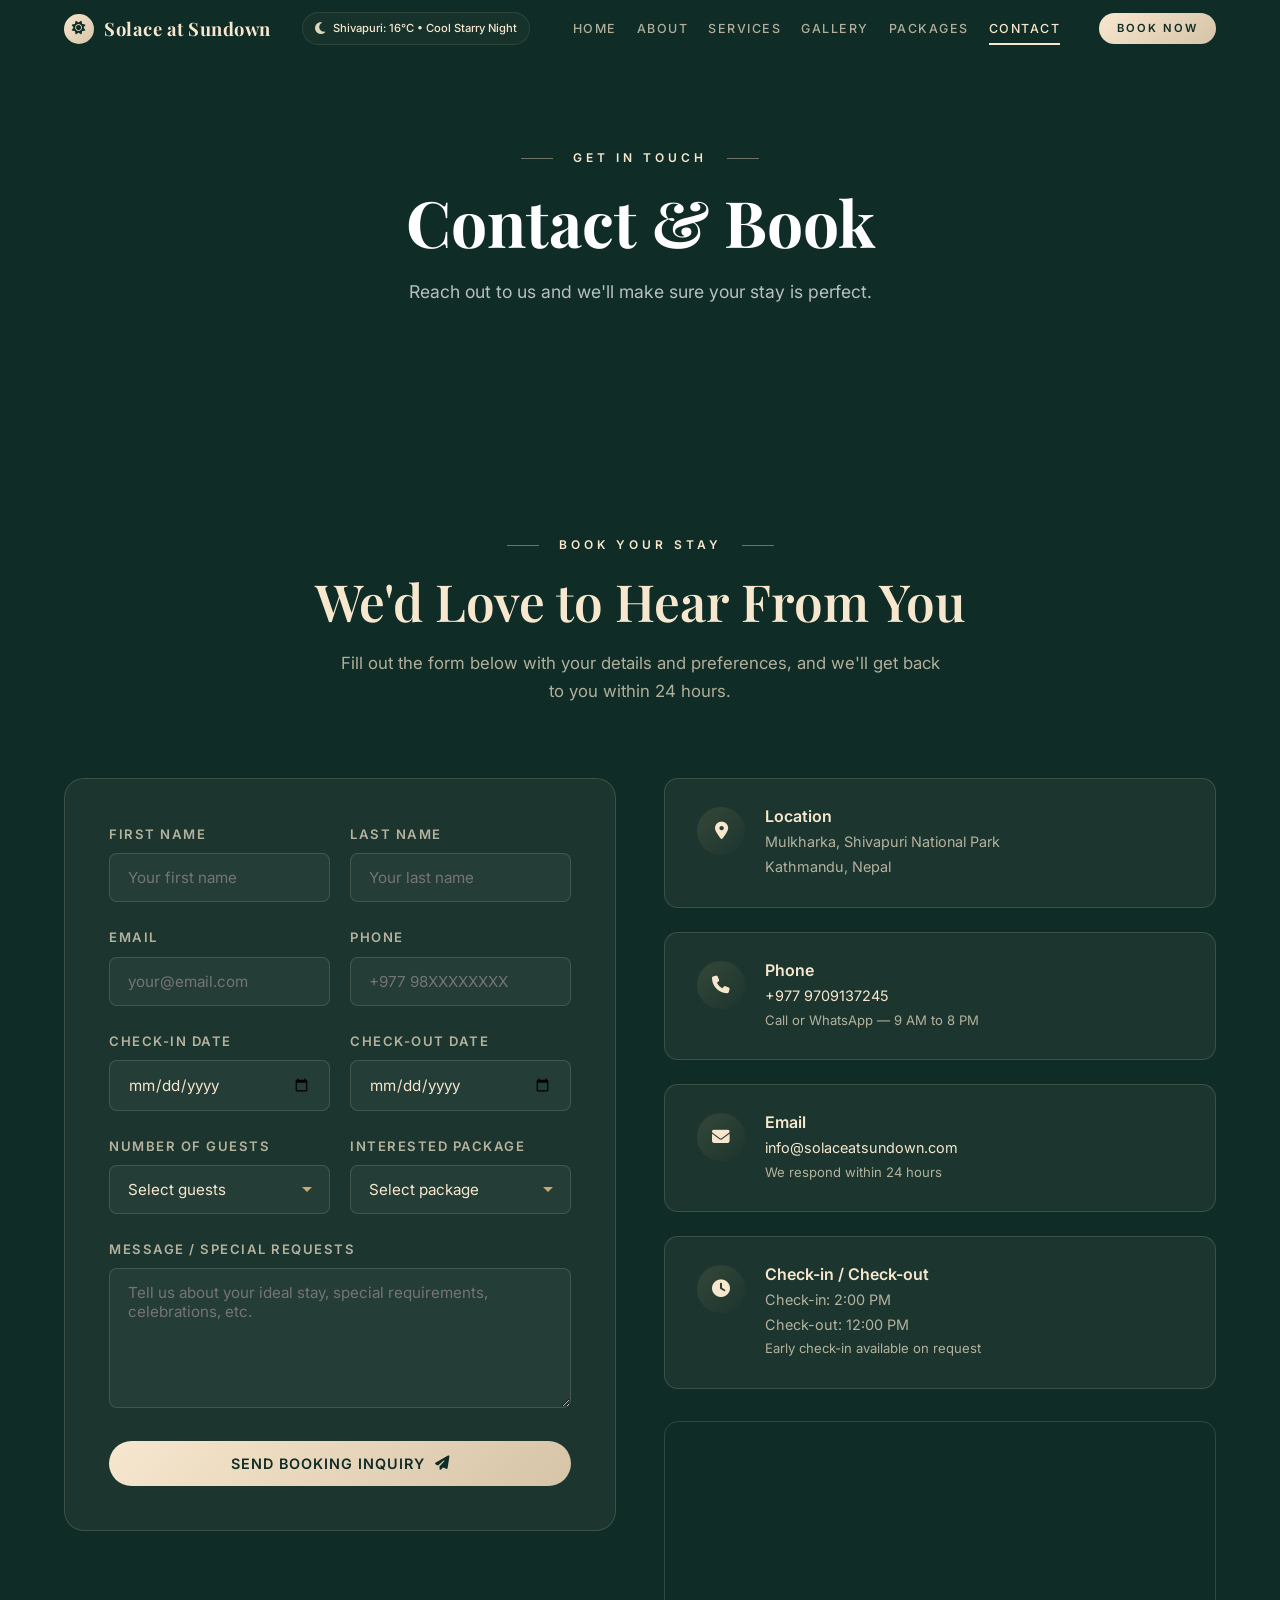
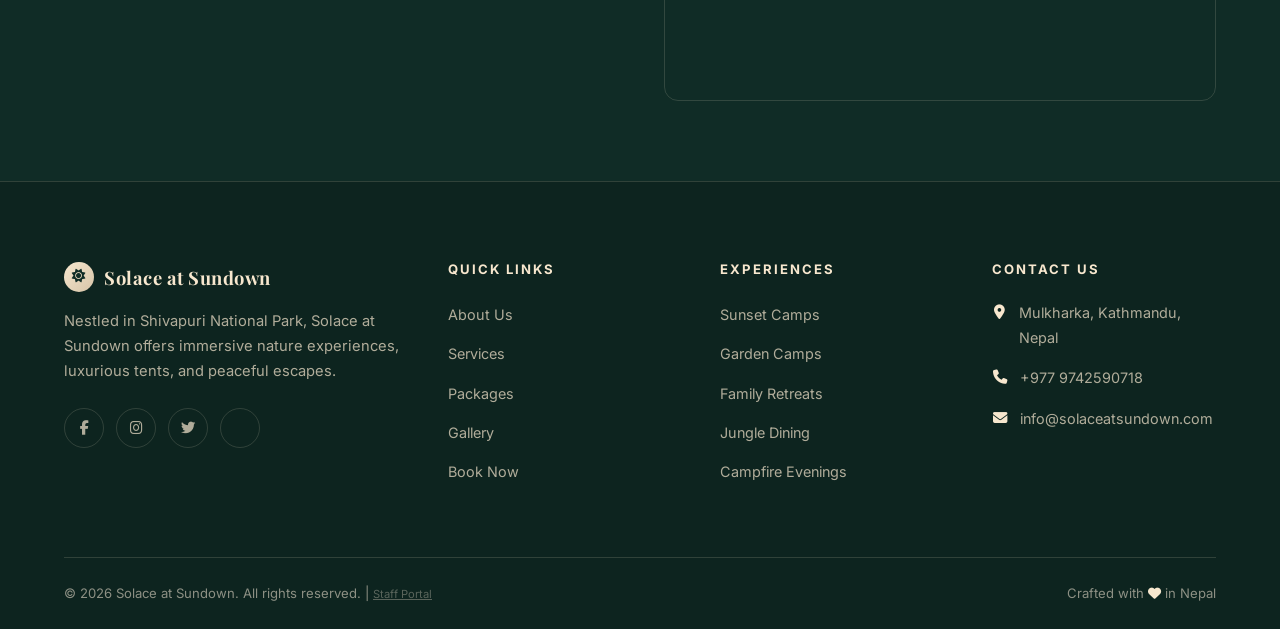
==== contact.html @ 64146765 "Initial commit — Solace at Sundown website" ====
<!DOCTYPE html>
<html lang="en">

<head>
    <meta charset="UTF-8">
    <meta name="viewport" content="width=device-width, initial-scale=1.0">
    <title>Contact — Solace at Sundown</title>
    <meta name="description"
        content="Book your luxury nature retreat at Solace at Sundown. Contact us for reservations, package inquiries, and availability.">
    <link rel="stylesheet" href="https://cdnjs.cloudflare.com/ajax/libs/font-awesome/6.5.1/css/all.min.css">
    <link rel="stylesheet" href="https://unpkg.com/aos@next/dist/aos.css">
    <link rel="stylesheet" href="https://cdn.jsdelivr.net/npm/swiper@11/swiper-bundle.min.css">
    <link rel="stylesheet" href="style.css">
</head>

<body>

    <!-- Skeleton Hero Placeholder -->
    <div class="skeleton skeleton-hero" id="heroSkeleton"></div>

    <!-- Navigation -->
    <nav class="navbar" id="navbar">
        <div class="nav-container">
            <a href="index.html" class="nav-logo">
                <div class="nav-logo-icon"><i class="fas fa-sun"></i></div>
                <div class="nav-logo-text">Solace <span>at Sundown</span></div>
            </a>
            <div class="weather-widget" id="weatherWidget">
                <i class="fas fa-cloud-sun weather-icon"></i>
                <span id="weatherInfo">Shivapuri: --°C</span>
            </div>
            <div class="nav-links" id="navLinks">
                <a href="index.html" class="nav-link">Home</a>
                <a href="about.html" class="nav-link">About</a>
                <a href="services.html" class="nav-link">Services</a>
                <a href="gallery.html" class="nav-link">Gallery</a>
                <a href="packages.html" class="nav-link">Packages</a>
                <a href="contact.html" class="nav-link active">Contact</a>
            </div>
            <a href="contact.html" class="btn btn-primary nav-cta">Book Now</a>
            <button class="menu-toggle" id="menuToggle" aria-label="Toggle menu">
                <span></span><span></span><span></span>
            </button>
        </div>
    </nav>
    <div class="mobile-nav" id="mobileNav">
        <a href="index.html" class="nav-link">Home</a>
        <a href="about.html" class="nav-link">About</a>
        <a href="services.html" class="nav-link">Services</a>
        <a href="gallery.html" class="nav-link">Gallery</a>
        <a href="packages.html" class="nav-link">Packages</a>
        <a href="contact.html" class="nav-link active">Contact</a>
        <a href="contact.html" class="btn btn-primary">Book Now</a>
    </div>

    <!-- Page Hero -->
    <section class="page-hero">
        <div class="page-hero-bg"
            style="background-image: url('https://images.unsplash.com/photo-1506905925346-21bda4d32df4?w=1920&q=85')">
        </div>
        <div class="hero-overlay"></div>
        <div class="page-hero-content" data-aos="fade-up">
            <div class="section-label">Get in Touch</div>
            <h1 class="page-hero-title">Contact & Book</h1>
            <p class="page-hero-subtitle">Reach out to us and we'll make sure your stay is perfect.</p>
        </div>
    </section>

    <!-- Contact Section -->
    <section class="section" id="contact">
        <div class="container">
            <div class="section-header" data-aos="fade-up">
                <div class="section-label">Book Your Stay</div>
                <h2 class="section-title">We'd Love to Hear From You</h2>
                <p class="section-subtitle">Fill out the form below with your details and preferences, and we'll get
                    back to you within 24 hours.</p>
            </div>

            <div class="contact-grid">
                <!-- Contact Form -->
                <div class="contact-form" data-aos="fade-right">
                    <form id="contactForm">
                        <div class="form-row">
                            <div class="form-group">
                                <label for="firstName">First Name</label>
                                <input type="text" id="firstName" placeholder="Your first name" required>
                            </div>
                            <div class="form-group">
                                <label for="lastName">Last Name</label>
                                <input type="text" id="lastName" placeholder="Your last name" required>
                            </div>
                        </div>
                        <div class="form-row">
                            <div class="form-group">
                                <label for="email">Email</label>
                                <input type="email" id="email" placeholder="your@email.com" required>
                            </div>
                            <div class="form-group">
                                <label for="phone">Phone</label>
                                <input type="tel" id="phone" placeholder="+977 98XXXXXXXX">
                            </div>
                        </div>
                        <div class="form-row">
                            <div class="form-group">
                                <label for="checkin">Check-in Date</label>
                                <input type="date" id="checkin">
                            </div>
                            <div class="form-group">
                                <label for="checkout">Check-out Date</label>
                                <input type="date" id="checkout">
                            </div>
                        </div>
                        <div class="form-row">
                            <div class="form-group">
                                <label for="guests">Number of Guests</label>
                                <select id="guests">
                                    <option value="">Select guests</option>
                                    <option value="1">1 Guest</option>
                                    <option value="2">2 Guests</option>
                                    <option value="3-4">3-4 Guests</option>
                                    <option value="5-8">5-8 Guests</option>
                                    <option value="9+">9+ Guests (Group)</option>
                                </select>
                            </div>
                            <div class="form-group">
                                <label for="package">Interested Package</label>
                                <select id="package">
                                    <option value="">Select package</option>
                                    <option value="serenity">Serenity Stay</option>
                                    <option value="sunset">Sunset Experience</option>
                                    <option value="family">Family Retreat</option>
                                    <option value="custom">Custom Package</option>
                                </select>
                            </div>
                        </div>
                        <div class="form-group">
                            <label for="message">Message / Special Requests</label>
                            <textarea id="message"
                                placeholder="Tell us about your ideal stay, special requirements, celebrations, etc."></textarea>
                        </div>
                        <button type="submit" class="btn btn-primary" style="width: 100%; justify-content: center;">
                            Send Booking Inquiry <i class="fas fa-paper-plane"></i>
                        </button>
                    </form>
                </div>

                <!-- Contact Info -->
                <div class="contact-info" data-aos="fade-left">
                    <div class="contact-info-card">
                        <div class="contact-info-icon"><i class="fas fa-map-marker-alt"></i></div>
                        <div>
                            <h4>Location</h4>
                            <p>Mulkharka, Shivapuri National Park<br>Kathmandu, Nepal</p>
                        </div>
                    </div>
                    <div class="contact-info-card">
                        <div class="contact-info-icon"><i class="fas fa-phone"></i></div>
                        <div>
                            <h4>Phone</h4>
                            <p><a href="tel:+9779709137245">+977 9709137245</a></p>
                            <p style="font-size: 0.82rem;">Call or WhatsApp — 9 AM to 8 PM</p>
                        </div>
                    </div>
                    <div class="contact-info-card">
                        <div class="contact-info-icon"><i class="fas fa-envelope"></i></div>
                        <div>
                            <h4>Email</h4>
                            <p><a href="mailto:info@solaceatsundown.com">info@solaceatsundown.com</a></p>
                            <p style="font-size: 0.82rem;">We respond within 24 hours</p>
                        </div>
                    </div>
                    <div class="contact-info-card">
                        <div class="contact-info-icon"><i class="fas fa-clock"></i></div>
                        <div>
                            <h4>Check-in / Check-out</h4>
                            <p>Check-in: 2:00 PM<br>Check-out: 12:00 PM</p>
                            <p style="font-size: 0.82rem;">Early check-in available on request</p>
                        </div>
                    </div>

                    <!-- Map -->
                    <div class="contact-map">
                        <iframe
                            src="https://www.google.com/maps/embed?pb=!1m18!1m12!1m3!1d14127.354638815555!2d85.3657!3d27.78!2m3!1f0!2f0!3f0!3m2!1i1024!2i768!4f13.1!3m3!1m2!1s0x39eb19a60f4a3c69%3A0x2b8bbc94ef7b0c26!2sShivapuri%20National%20Park!5e0!3m2!1sen!2snp!4v1700000000000!5m2!1sen!2snp"
                            allowfullscreen="" loading="lazy" referrerpolicy="no-referrer-when-downgrade"
                            title="Solace at Sundown Location"></iframe>
                    </div>
                </div>
            </div>
        </div>
    </section>

    <!-- Footer -->
    <footer class="footer" id="footer">
        <div class="container">
            <div class="footer-grid">
                <div class="footer-brand">
                    <a href="index.html" class="nav-logo">
                        <div class="nav-logo-icon"><i class="fas fa-sun"></i></div>
                        <div class="nav-logo-text">Solace <span>at Sundown</span></div>
                    </a>
                    <p>Nestled in Shivapuri National Park, Solace at Sundown offers immersive nature experiences,
                        luxurious tents, and peaceful escapes.</p>
                    <div class="footer-socials">
                        <a href="#" class="footer-social-link" aria-label="Facebook"><i
                                class="fab fa-facebook-f"></i></a>
                        <a href="#" class="footer-social-link" aria-label="Instagram"><i
                                class="fab fa-instagram"></i></a>
                        <a href="#" class="footer-social-link" aria-label="Twitter"><i class="fab fa-twitter"></i></a>
                        <a href="#" class="footer-social-link" aria-label="TripAdvisor"><i
                                class="fab fa-tripadvisor"></i></a>
                    </div>
                </div>
                <div>
                    <h4 class="footer-heading">Quick Links</h4>
                    <ul class="footer-links">
                        <li><a href="about.html">About Us</a></li>
                        <li><a href="services.html">Services</a></li>
                        <li><a href="packages.html">Packages</a></li>
                        <li><a href="gallery.html">Gallery</a></li>
                        <li><a href="contact.html">Book Now</a></li>
                    </ul>
                </div>
                <div>
                    <h4 class="footer-heading">Experiences</h4>
                    <ul class="footer-links">
                        <li><a href="services.html#sunset">Sunset Camps</a></li>
                        <li><a href="services.html#garden">Garden Camps</a></li>
                        <li><a href="services.html#family">Family Retreats</a></li>
                        <li><a href="services.html#dining">Jungle Dining</a></li>
                        <li><a href="services.html#bbq">Campfire Evenings</a></li>
                    </ul>
                </div>
                <div>
                    <h4 class="footer-heading">Contact Us</h4>
                    <div class="footer-contact-item"><i class="fas fa-map-marker-alt"></i><span>Mulkharka, Kathmandu,
                            Nepal</span></div>
                    <div class="footer-contact-item"><i class="fas fa-phone"></i><span>+977 9742590718</span></div>
                    <div class="footer-contact-item"><i
                            class="fas fa-envelope"></i><span>info@solaceatsundown.com</span></div>
                </div>
            </div>
            <div class="footer-bottom">
                <p>&copy; 2026 Solace at Sundown. All rights reserved. | <a href="admin.html"
                        style="font-size: 0.7rem; opacity: 0.6; text-decoration: underline;">Staff Portal</a></p>
                <p>Crafted with <i class="fas fa-heart" style="color: var(--color-gold);"></i> in Nepal</p>
            </div>
        </div>
    </footer>

    <button class="scroll-top" id="scrollTop" aria-label="Scroll to top"><i class="fas fa-chevron-up"></i></button>

    <!-- WhatsApp Concierge -->
    <a href="https://wa.me/9779742590718?text=Hello%20Solace%20at%20Sundown!%20%F0%9F%8C%BF%20I%20would%20like%20to%20inquire%20about%20a%20stay.%0A%0AName:%20%0ADates:%20%0AGuests:%20%0AMessage:%20"
        class="whatsapp-float" target="_blank" aria-label="Contact Concierge">
        <i class="fab fa-whatsapp"></i>
    </a>

    <script src="https://unpkg.com/aos@next/dist/aos.js"></script>
    <script src="https://cdn.jsdelivr.net/npm/swiper@11/swiper-bundle.min.js"></script>
    <script src="script.js"></script>
    <nav class="mobile-app-nav">
        <a href="index.html" class="app-nav-item"><i class="fas fa-home"></i><span>Home</span></a>
        <a href="services.html" class="app-nav-item"><i class="fas fa-leaf"></i><span>Stays</span></a>
        <a href="gallery.html" class="app-nav-item"><i class="fas fa-image"></i><span>Gallery</span></a>
        <a href="packages.html" class="app-nav-item"><i class="fas fa-tag"></i><span>Deals</span></a>
        <a href="contact.html" class="app-nav-item"><i class="fas fa-calendar-check"></i><span>Book</span></a>
    </nav>
</body>

</html>
---- style.css ----
/* =========================================================
   SOLACE AT SUNDOWN — Luxury Resort Website
   Design System & Styles
   ========================================================= */

/* --- Google Fonts --- */
@import url('https://fonts.googleapis.com/css2?family=Playfair+Display:ital,wght@0,400;0,500;0,600;0,700;0,800;1,400;1,500&family=Inter:wght@300;400;500;600;700&display=swap');

/* --- CSS Custom Properties --- */
:root {
    /* Colors */
    --color-bg: #102C26;
    --color-bg-secondary: #0d241f;
    --color-bg-card: rgba(247, 231, 206, 0.05);
    --color-gold: #F7E7CE;
    --color-gold-light: #ffffff;
    --color-gold-dark: #d6c4a8;
    --color-cream: #F7E7CE;
    --color-cream-muted: rgba(247, 231, 206, 0.7);
    --color-white: #ffffff;
    --color-text: #e3d9c8;
    --color-text-muted: rgba(227, 217, 200, 0.6);
    --color-border: rgba(247, 231, 206, 0.15);
    --color-glass: rgba(247, 231, 206, 0.03);
    --color-glass-hover: rgba(247, 231, 206, 0.08);
    --color-overlay: rgba(16, 44, 38, 0.55);
    --color-overlay-dark: rgba(16, 44, 38, 0.85);
    --color-success: #4ade80;
    --color-error: #f87171;

    /* Typography */
    --font-heading: 'Playfair Display', Georgia, serif;
    --font-body: 'Inter', -apple-system, sans-serif;

    /* Spacing */
    --section-padding: 80px 0;
    --container-width: 1200px;
    --container-padding: 0 24px;

    /* Transitions */
    --transition-fast: 0.2s cubic-bezier(0.4, 0, 0.2, 1);
    --transition-base: 0.35s cubic-bezier(0.4, 0, 0.2, 1);
    --transition-slow: 0.6s cubic-bezier(0.4, 0, 0.2, 1);
    --transition-spring: 0.5s cubic-bezier(0.175, 0.885, 0.32, 1.275);

    /* Borders */
    --radius-sm: 8px;
    --radius-md: 14px;
    --radius-lg: 20px;
    --radius-xl: 28px;

    /* Shadows */
    --shadow-card: 0 8px 32px rgba(0, 0, 0, 0.3);
    --shadow-glow: 0 0 40px rgba(201, 169, 110, 0.12);
    --shadow-hover: 0 16px 48px rgba(0, 0, 0, 0.4);
}

/* --- Reset & Base --- */
*,
*::before,
*::after {
    margin: 0;
    padding: 0;
    box-sizing: border-box;
}

html {
    scroll-behavior: smooth;
    font-size: 16px;
    overflow-x: hidden;
}

body {
    font-family: var(--font-body);
    background: var(--color-bg);
    color: var(--color-text);
    line-height: 1.7;
    -webkit-font-smoothing: antialiased;
    -moz-osx-font-smoothing: grayscale;
    overflow-x: hidden;
}

a {
    text-decoration: none;
    color: inherit;
    transition: color var(--transition-fast);
}

img {
    max-width: 100%;
    display: block;
}

ul,
ol {
    list-style: none;
}

button {
    cursor: pointer;
    border: none;
    background: none;
    font-family: inherit;
    color: inherit;
}

input,
textarea,
select {
    font-family: inherit;
    font-size: inherit;
}

/* --- Container --- */
.container {
    max-width: var(--container-width);
    margin: 0 auto;
    padding: var(--container-padding);
}

/* --- Section --- */
.section {
    padding: var(--section-padding);
    position: relative;
}

.section-header {
    text-align: center;
    margin-bottom: 72px;
}

.section-label {
    display: inline-block;
    font-size: 0.75rem;
    font-weight: 600;
    letter-spacing: 4px;
    text-transform: uppercase;
    color: var(--color-gold);
    margin-bottom: 16px;
    position: relative;
    padding: 0 20px;
}

.section-label::before,
.section-label::after {
    content: '';
    position: absolute;
    top: 50%;
    width: 32px;
    height: 1px;
    background: var(--color-gold);
    opacity: 0.4;
}

.section-label::before {
    right: 100%;
}

.section-label::after {
    left: 100%;
}

.section-title {
    font-family: var(--font-heading);
    font-size: clamp(2rem, 4vw, 3.2rem);
    font-weight: 600;
    color: var(--color-cream);
    line-height: 1.2;
    margin-bottom: 16px;
}

.section-subtitle {
    font-size: 1.05rem;
    color: var(--color-cream-muted);
    max-width: 600px;
    margin: 0 auto;
    line-height: 1.7;
}

/* --- Typography --- */
h1,
h2,
h3,
h4,
h5,
h6 {
    font-family: var(--font-heading);
    color: var(--color-cream);
    line-height: 1.2;
}

/* --- Buttons --- */
.btn {
    display: inline-flex;
    align-items: center;
    gap: 10px;
    padding: 14px 34px;
    font-size: 0.9rem;
    font-weight: 600;
    letter-spacing: 1px;
    text-transform: uppercase;
    border-radius: 50px;
    transition: all var(--transition-base);
    position: relative;
    overflow: hidden;
}

.btn::before {
    content: '';
    position: absolute;
    inset: 0;
    border-radius: inherit;
    opacity: 0;
    transition: opacity var(--transition-base);
}

.btn-primary {
    background: linear-gradient(135deg, var(--color-gold), var(--color-gold-dark));
    color: var(--color-bg);
}

.btn-primary:hover {
    transform: translateY(-2px);
    box-shadow: 0 8px 24px rgba(201, 169, 110, 0.35);
}

.btn-primary::before {
    background: linear-gradient(135deg, var(--color-gold-light), var(--color-gold));
}

.btn-primary:hover::before {
    opacity: 1;
}

.btn-outline {
    border: 1.5px solid var(--color-gold);
    color: var(--color-gold);
    background: transparent;
}

.btn-outline:hover {
    background: var(--color-gold);
    color: var(--color-bg);
    transform: translateY(-2px);
    box-shadow: 0 8px 24px rgba(201, 169, 110, 0.25);
}

.btn-ghost {
    color: var(--color-cream);
    padding: 10px 0;
    letter-spacing: 2px;
    font-size: 0.8rem;
    border-bottom: 1px solid var(--color-gold);
    border-radius: 0;
}

.btn-ghost:hover {
    color: var(--color-gold);
    border-color: var(--color-gold-light);
}

/* =========================================================
   NAVIGATION
   ========================================================= */
.navbar {
    position: fixed;
    top: 0;
    left: 0;
    right: 0;
    z-index: 1000;
    padding: 12px 0;
    transition: all var(--transition-base);
}

.navbar.scrolled {
    background: rgba(16, 44, 38, 0.92);
    backdrop-filter: blur(20px);
    -webkit-backdrop-filter: blur(20px);
    padding: 8px 0;
    border-bottom: 1px solid var(--color-border);
}

.nav-container {
    max-width: var(--container-width);
    margin: 0 auto;
    padding: var(--container-padding);
    display: flex;
    align-items: center;
    justify-content: space-between;
}

.nav-logo {
    display: flex;
    align-items: center;
    gap: 10px;
    white-space: nowrap;
    flex-shrink: 0;
}

.nav-logo-icon {
    width: 30px;
    height: 30px;
    flex-shrink: 0;
    border-radius: 50%;
    background: linear-gradient(135deg, var(--color-gold), var(--color-gold-dark));
    display: flex;
    align-items: center;
    justify-content: center;
    font-size: 0.85rem;
    color: var(--color-bg);
}

.nav-logo-text {
    font-family: var(--font-heading);
    font-size: 1.15rem;
    font-weight: 700;
    color: var(--color-cream);
    letter-spacing: 0.5px;
}

.nav-logo-text span {
    color: var(--color-gold);
}

.nav-links {
    display: flex;
    align-items: center;
    gap: 20px;
}

.nav-link {
    font-size: 0.78rem;
    font-weight: 500;
    letter-spacing: 1.5px;
    text-transform: uppercase;
    color: var(--color-cream-muted);
    position: relative;
    padding: 4px 0;
    transition: color var(--transition-fast);
}

.nav-link::after {
    content: '';
    position: absolute;
    bottom: -2px;
    left: 0;
    width: 0;
    height: 2px;
    background: var(--color-gold);
    transition: width var(--transition-base);
}

.nav-link:hover,
.nav-link.active {
    color: var(--color-gold);
}

.nav-link:hover::after,
.nav-link.active::after {
    width: 100%;
}

.nav-cta {
    margin-left: 8px;
    padding: 6px 18px;
    font-size: 0.7rem;
    letter-spacing: 2px;
}

/* Mobile Menu Toggle */
.menu-toggle {
    display: none;
    flex-direction: column;
    gap: 6px;
    z-index: 1001;
    padding: 8px;
}

.menu-toggle span {
    display: block;
    width: 26px;
    height: 2px;
    background: var(--color-cream);
    transition: all var(--transition-base);
    transform-origin: center;
}

.menu-toggle.active span:nth-child(1) {
    transform: rotate(45deg) translate(6px, 6px);
}

.menu-toggle.active span:nth-child(2) {
    opacity: 0;
    transform: scaleX(0);
}

.menu-toggle.active span:nth-child(3) {
    transform: rotate(-45deg) translate(6px, -6px);
}

/* Mobile Nav */
.mobile-nav {
    position: fixed;
    inset: 0;
    background: rgba(16, 44, 38, 0.97);
    backdrop-filter: blur(30px);
    -webkit-backdrop-filter: blur(30px);
    display: flex;
    flex-direction: column;
    align-items: center;
    justify-content: center;
    gap: 32px;
    z-index: 999;
    opacity: 0;
    visibility: hidden;
    transition: all var(--transition-slow);
}

.mobile-nav.open {
    opacity: 1;
    visibility: visible;
}

.mobile-nav .nav-link {
    font-size: 1.3rem;
    letter-spacing: 3px;
    transform: translateY(20px);
    opacity: 0;
    transition: all var(--transition-base);
}

.mobile-nav.open .nav-link {
    transform: translateY(0);
    opacity: 1;
}

.mobile-nav.open .nav-link:nth-child(1) {
    transition-delay: 0.1s;
}

.mobile-nav.open .nav-link:nth-child(2) {
    transition-delay: 0.15s;
}

.mobile-nav.open .nav-link:nth-child(3) {
    transition-delay: 0.2s;
}

.mobile-nav.open .nav-link:nth-child(4) {
    transition-delay: 0.25s;
}

.mobile-nav.open .nav-link:nth-child(5) {
    transition-delay: 0.3s;
}

.mobile-nav.open .nav-link:nth-child(6) {
    transition-delay: 0.35s;
}

.mobile-nav.open .nav-link:nth-child(7) {
    transition-delay: 0.4s;
}

/* =========================================================
   HERO SECTION — Swiper Carousel
   ========================================================= */
.hero {
    position: relative;
    height: 100vh;
    min-height: 650px;
    display: flex;
    align-items: center;
    overflow: hidden;
}

.hero .swiper {
    position: absolute;
    inset: 0;
    width: 100%;
    height: 100%;
}

.hero .swiper-slide {
    position: relative;
    overflow: hidden;
}

.hero-slide-bg {
    position: absolute;
    inset: 0;
    background-size: cover;
    background-position: center;
    transition: transform 8s ease-out;
}

.swiper-slide-active .hero-slide-bg {
    animation: heroZoom 12s ease-out forwards;
}

@keyframes heroZoom {
    from {
        transform: scale(1);
    }

    to {
        transform: scale(1.08);
    }
}

.hero-overlay {
    position: absolute;
    inset: 0;
    background: linear-gradient(180deg,
            rgba(16, 44, 38, 0.3) 0%,
            rgba(16, 44, 38, 0.5) 40%,
            rgba(16, 44, 38, 0.8) 100%);
    z-index: 1;
}

.hero-content {
    position: relative;
    z-index: 10;
    max-width: var(--container-width);
    margin: 0 auto;
    padding: 0 24px;
    width: 100%;
}

.hero-label {
    display: inline-block;
    font-size: 0.75rem;
    font-weight: 600;
    letter-spacing: 5px;
    text-transform: uppercase;
    color: var(--color-gold);
    margin-bottom: 20px;
    opacity: 0;
    transform: translateY(20px);
    animation: fadeInUp 0.8s ease forwards 0.3s;
}

.hero-title {
    font-family: var(--font-heading);
    font-size: clamp(2.8rem, 6vw, 5.5rem);
    font-weight: 700;
    color: var(--color-white);
    line-height: 1.1;
    margin-bottom: 20px;
    opacity: 0;
    transform: translateY(30px);
    animation: fadeInUp 0.8s ease forwards 0.5s;
}

.hero-title span {
    color: var(--color-gold);
    font-style: italic;
}

.hero-desc {
    font-size: 1.15rem;
    color: rgba(255, 255, 255, 0.75);
    max-width: 540px;
    line-height: 1.8;
    margin-bottom: 36px;
    opacity: 0;
    transform: translateY(20px);
    animation: fadeInUp 0.8s ease forwards 0.7s;
}

.hero-buttons {
    display: flex;
    gap: 16px;
    flex-wrap: wrap;
    opacity: 0;
    transform: translateY(20px);
    animation: fadeInUp 0.8s ease forwards 0.9s;
}

@keyframes fadeInUp {
    to {
        opacity: 1;
        transform: translateY(0);
    }
}

/* Hero Scroll Indicator */
.scroll-indicator {
    position: absolute;
    bottom: 36px;
    left: 50%;
    transform: translateX(-50%);
    z-index: 10;
    display: flex;
    flex-direction: column;
    align-items: center;
    gap: 8px;
    color: var(--color-cream-muted);
    font-size: 0.7rem;
    letter-spacing: 3px;
    text-transform: uppercase;
    animation: bounce 2s infinite;
}

.scroll-indicator i {
    font-size: 1rem;
}

@keyframes bounce {

    0%,
    20%,
    50%,
    80%,
    100% {
        transform: translateX(-50%) translateY(0);
    }

    40% {
        transform: translateX(-50%) translateY(-8px);
    }

    60% {
        transform: translateX(-50%) translateY(-4px);
    }
}

/* Swiper Pagination */
.hero .swiper-pagination {
    bottom: 90px !important;
}

.hero .swiper-pagination-bullet {
    width: 12px;
    height: 12px;
    background: rgba(255, 255, 255, 0.3);
    opacity: 1;
    transition: all var(--transition-base);
}

.hero .swiper-pagination-bullet-active {
    background: var(--color-gold);
    transform: scale(1.2);
    box-shadow: 0 0 12px rgba(201, 169, 110, 0.5);
}

/* =========================================================
   PAGE HERO (for inner pages)
   ========================================================= */
.page-hero {
    position: relative;
    height: 50vh;
    min-height: 400px;
    display: flex;
    align-items: center;
    justify-content: center;
    text-align: center;
    overflow: hidden;
}

.page-hero-bg {
    position: absolute;
    inset: 0;
    background-size: cover;
    background-position: center;
    background-attachment: fixed;
}

.page-hero .hero-overlay {
    background: linear-gradient(180deg,
            rgba(16, 44, 38, 0.4) 0%,
            rgba(16, 44, 38, 0.7) 100%);
}

.page-hero-content {
    position: relative;
    z-index: 10;
}

.page-hero-title {
    font-family: var(--font-heading);
    font-size: clamp(2.5rem, 5vw, 4.5rem);
    font-weight: 700;
    color: var(--color-white);
    margin-bottom: 16px;
}

.page-hero-subtitle {
    font-size: 1.1rem;
    color: rgba(255, 255, 255, 0.7);
    max-width: 500px;
    margin: 0 auto;
}

/* =========================================================
   SERVICES SECTION
   ========================================================= */
.services-grid {
    display: grid;
    grid-template-columns: repeat(3, 1fr);
    gap: 28px;
}

.service-card {
    background: var(--color-bg-card);
    border: 1px solid var(--color-border);
    border-radius: var(--radius-lg);
    overflow: hidden;
    transition: all var(--transition-base);
    position: relative;
}

.service-card:hover {
    transform: translateY(-8px);
    background: var(--color-glass-hover);
    border-color: rgba(201, 169, 110, 0.3);
    box-shadow: var(--shadow-glow);
}

.service-card-image {
    position: relative;
    height: 220px;
    overflow: hidden;
}

.service-card-image img {
    width: 100%;
    height: 100%;
    object-fit: cover;
    transition: transform var(--transition-slow);
}

.service-card:hover .service-card-image img {
    transform: scale(1.1);
}

.service-card-image::after {
    content: '';
    position: absolute;
    inset: 0;
    background: linear-gradient(to top, var(--color-bg) 0%, transparent 100%);
}

.service-card-icon {
    position: absolute;
    top: 16px;
    right: 16px;
    width: 44px;
    height: 44px;
    border-radius: 50%;
    background: rgba(201, 169, 110, 0.9);
    display: flex;
    align-items: center;
    justify-content: center;
    font-size: 1.1rem;
    color: var(--color-bg);
    z-index: 2;
    box-shadow: 0 4px 12px rgba(0, 0, 0, 0.3);
}

.service-card-body {
    padding: 24px 28px 28px;
}

.service-card-title {
    font-family: var(--font-heading);
    font-size: 1.35rem;
    font-weight: 600;
    color: var(--color-cream);
    margin-bottom: 10px;
}

.service-card-text {
    font-size: 0.92rem;
    color: var(--color-cream-muted);
    line-height: 1.7;
    margin-bottom: 20px;
}

.service-card-link {
    font-size: 0.8rem;
    font-weight: 600;
    letter-spacing: 2px;
    text-transform: uppercase;
    color: var(--color-gold);
    display: inline-flex;
    align-items: center;
    gap: 8px;
    transition: gap var(--transition-fast);
}

.service-card-link:hover {
    gap: 14px;
}

/* --- Services Detail (services.html) --- */
.service-detail {
    display: grid;
    grid-template-columns: 1fr 1fr;
    gap: 48px;
    align-items: center;
    padding: 0;
    border-bottom: 1px solid var(--color-border);
}

.service-detail:nth-child(even) {
    direction: rtl;
}

.service-detail:nth-child(even)>* {
    direction: ltr;
}

.service-detail-image {
    border-radius: var(--radius-lg);
    overflow: hidden;
    position: relative;
}

.service-detail-image img {
    width: 100%;
    height: 400px;
    object-fit: cover;
    transition: transform var(--transition-slow);
}

.service-detail:hover .service-detail-image img {
    transform: scale(1.05);
}

.service-detail-content h3 {
    font-size: 2rem;
    font-weight: 600;
    margin-bottom: 16px;
}

.service-detail-content p {
    color: var(--color-cream-muted);
    margin-bottom: 24px;
    line-height: 1.8;
}

.service-features {
    list-style: none;
    margin-bottom: 28px;
}

.service-features li {
    padding: 8px 0;
    padding-left: 28px;
    position: relative;
    color: var(--color-text);
    font-size: 0.95rem;
}

.service-features li::before {
    content: '✦';
    position: absolute;
    left: 0;
    color: var(--color-gold);
    font-size: 0.8rem;
}

/* =========================================================
   WHY CHOOSE SECTION
   ========================================================= */
.why-grid {
    display: grid;
    grid-template-columns: repeat(4, 1fr);
    gap: 28px;
}

.why-card {
    text-align: center;
    padding: 44px 28px;
    background: var(--color-bg-card);
    border: 1px solid var(--color-border);
    border-radius: var(--radius-lg);
    transition: all var(--transition-base);
    position: relative;
    overflow: hidden;
}

.why-card::before {
    content: '';
    position: absolute;
    top: 0;
    left: 50%;
    transform: translateX(-50%);
    width: 60px;
    height: 3px;
    background: var(--color-gold);
    border-radius: 0 0 4px 4px;
    transition: width var(--transition-base);
}

.why-card:hover::before {
    width: 100%;
}

.why-card:hover {
    transform: translateY(-6px);
    background: var(--color-glass-hover);
    box-shadow: var(--shadow-glow);
}

.why-card-icon {
    width: 64px;
    height: 64px;
    border-radius: 50%;
    background: linear-gradient(135deg, rgba(201, 169, 110, 0.15), rgba(201, 169, 110, 0.05));
    display: flex;
    align-items: center;
    justify-content: center;
    margin: 0 auto 24px;
    font-size: 1.5rem;
    color: var(--color-gold);
    transition: all var(--transition-base);
}

.why-card:hover .why-card-icon {
    background: var(--color-gold);
    color: var(--color-bg);
    transform: scale(1.1);
}

.why-card h3 {
    font-size: 1.2rem;
    font-weight: 600;
    margin-bottom: 12px;
}

.why-card p {
    font-size: 0.9rem;
    color: var(--color-cream-muted);
    line-height: 1.7;
}

/* =========================================================
   COMMITMENT / STATS
   ========================================================= */
.commitment-grid {
    display: grid;
    grid-template-columns: repeat(3, 1fr);
    gap: 32px;
}

.commitment-card {
    text-align: center;
    padding: 48px 32px;
    background: linear-gradient(135deg, var(--color-bg-card), rgba(201, 169, 110, 0.03));
    border: 1px solid var(--color-border);
    border-radius: var(--radius-lg);
    transition: all var(--transition-base);
}

.commitment-card:hover {
    transform: translateY(-4px);
    box-shadow: var(--shadow-glow);
}

.commitment-card .stat-number {
    font-family: var(--font-heading);
    font-size: 3rem;
    font-weight: 700;
    color: var(--color-gold);
    margin-bottom: 8px;
}

.commitment-card h3 {
    font-size: 1.15rem;
    font-weight: 600;
    margin-bottom: 12px;
}

.commitment-card p {
    font-size: 0.9rem;
    color: var(--color-cream-muted);
    line-height: 1.7;
}

/* =========================================================
   FAQ SECTION
   ========================================================= */
.faq-list {
    max-width: 800px;
    margin: 0 auto;
}

.faq-item {
    border: 1px solid var(--color-border);
    border-radius: var(--radius-md);
    margin-bottom: 12px;
    overflow: hidden;
    transition: all var(--transition-base);
}

.faq-item:hover {
    border-color: rgba(201, 169, 110, 0.3);
}

.faq-item.active {
    border-color: var(--color-gold);
    box-shadow: var(--shadow-glow);
}

.faq-question {
    width: 100%;
    padding: 22px 28px;
    display: flex;
    align-items: center;
    justify-content: space-between;
    cursor: pointer;
    background: var(--color-bg-card);
    transition: background var(--transition-fast);
}

.faq-question:hover {
    background: var(--color-glass-hover);
}

.faq-question h4 {
    font-family: var(--font-body);
    font-size: 1rem;
    font-weight: 500;
    text-align: left;
    color: var(--color-cream);
}

.faq-question .faq-icon {
    width: 32px;
    height: 32px;
    border-radius: 50%;
    border: 1.5px solid var(--color-border);
    display: flex;
    align-items: center;
    justify-content: center;
    flex-shrink: 0;
    margin-left: 16px;
    transition: all var(--transition-base);
    font-size: 0.8rem;
    color: var(--color-gold);
}

.faq-item.active .faq-icon {
    background: var(--color-gold);
    border-color: var(--color-gold);
    color: var(--color-bg);
    transform: rotate(45deg);
}

.faq-answer {
    max-height: 0;
    overflow: hidden;
    transition: max-height var(--transition-slow), padding var(--transition-slow);
}

.faq-answer-inner {
    padding: 0 28px 24px;
    color: var(--color-cream-muted);
    font-size: 0.95rem;
    line-height: 1.8;
}

/* =========================================================
   GALLERY
   ========================================================= */
.gallery-filters {
    display: flex;
    justify-content: center;
    gap: 12px;
    margin-bottom: 48px;
    flex-wrap: wrap;
}

.filter-btn {
    padding: 10px 24px;
    border-radius: 50px;
    font-size: 0.82rem;
    font-weight: 600;
    letter-spacing: 1.5px;
    text-transform: uppercase;
    color: var(--color-cream-muted);
    border: 1px solid var(--color-border);
    transition: all var(--transition-fast);
}

.filter-btn:hover,
.filter-btn.active {
    background: var(--color-gold);
    color: var(--color-bg);
    border-color: var(--color-gold);
}

.gallery-grid {
    display: grid;
    grid-template-columns: repeat(auto-fill, minmax(300px, 1fr));
    gap: 20px;
}

.gallery-item {
    position: relative;
    border-radius: var(--radius-md);
    overflow: hidden;
    cursor: pointer;
    aspect-ratio: 4/3;
    transition: all var(--transition-base);
}

.gallery-item:hover {
    transform: translateY(-4px);
    box-shadow: var(--shadow-hover);
}

.gallery-item img {
    width: 100%;
    height: 100%;
    object-fit: cover;
    transition: transform var(--transition-slow);
}

.gallery-item:hover img {
    transform: scale(1.1);
}

.gallery-item-overlay {
    position: absolute;
    inset: 0;
    background: linear-gradient(to top, rgba(16, 44, 38, 0.8), transparent);
    opacity: 0;
    transition: opacity var(--transition-base);
    display: flex;
    align-items: flex-end;
    padding: 24px;
}

.gallery-item:hover .gallery-item-overlay {
    opacity: 1;
}

.gallery-item-overlay span {
    color: var(--color-cream);
    font-size: 0.9rem;
    font-weight: 500;
}

/* Lightbox */
.lightbox {
    position: fixed;
    inset: 0;
    background: rgba(0, 0, 0, 0.95);
    z-index: 2000;
    display: flex;
    align-items: center;
    justify-content: center;
    opacity: 0;
    visibility: hidden;
    transition: all var(--transition-base);
}

.lightbox.open {
    opacity: 1;
    visibility: visible;
}

.lightbox img {
    max-width: 90vw;
    max-height: 90vh;
    border-radius: var(--radius-md);
    transform: scale(0.9);
    transition: transform var(--transition-base);
}

.lightbox.open img {
    transform: scale(1);
}

.lightbox-close {
    position: absolute;
    top: 24px;
    right: 24px;
    width: 48px;
    height: 48px;
    border-radius: 50%;
    background: rgba(255, 255, 255, 0.1);
    display: flex;
    align-items: center;
    justify-content: center;
    color: var(--color-cream);
    font-size: 1.5rem;
    cursor: pointer;
    transition: all var(--transition-fast);
}

.lightbox-close:hover {
    background: var(--color-gold);
    color: var(--color-bg);
}

.lightbox-nav {
    position: absolute;
    top: 50%;
    transform: translateY(-50%);
    width: 48px;
    height: 48px;
    border-radius: 50%;
    background: rgba(255, 255, 255, 0.1);
    display: flex;
    align-items: center;
    justify-content: center;
    color: var(--color-cream);
    font-size: 1.2rem;
    cursor: pointer;
    transition: all var(--transition-fast);
}

.lightbox-nav:hover {
    background: var(--color-gold);
    color: var(--color-bg);
}

.lightbox-prev {
    left: 24px;
}

.lightbox-next {
    right: 24px;
}

/* =========================================================
   PACKAGES / PRICING
   ========================================================= */
.packages-grid {
    display: grid;
    grid-template-columns: repeat(3, 1fr);
    gap: 28px;
    align-items: stretch;
}

.package-card {
    background: var(--color-bg-card);
    border: 1px solid var(--color-border);
    border-radius: var(--radius-lg);
    padding: 44px 36px;
    text-align: center;
    transition: all var(--transition-base);
    position: relative;
    display: flex;
    flex-direction: column;
}

.package-card.featured {
    border-color: var(--color-gold);
    background: linear-gradient(135deg, var(--color-bg-card), rgba(201, 169, 110, 0.06));
    transform: scale(1.04);
}

.package-card:hover {
    transform: translateY(-8px);
    box-shadow: var(--shadow-glow);
}

.package-card.featured:hover {
    transform: scale(1.04) translateY(-8px);
}

.package-badge {
    position: absolute;
    top: -1px;
    left: 50%;
    transform: translateX(-50%);
    background: var(--color-gold);
    color: var(--color-bg);
    padding: 6px 20px;
    font-size: 0.7rem;
    font-weight: 700;
    letter-spacing: 2px;
    text-transform: uppercase;
    border-radius: 0 0 var(--radius-sm) var(--radius-sm);
}

.package-icon {
    width: 64px;
    height: 64px;
    border-radius: 50%;
    background: linear-gradient(135deg, rgba(201, 169, 110, 0.15), rgba(201, 169, 110, 0.05));
    display: flex;
    align-items: center;
    justify-content: center;
    margin: 0 auto 20px;
    font-size: 1.6rem;
    color: var(--color-gold);
}

.package-name {
    font-family: var(--font-heading);
    font-size: 1.5rem;
    font-weight: 600;
    margin-bottom: 8px;
}

.package-desc {
    font-size: 0.9rem;
    color: var(--color-cream-muted);
    margin-bottom: 24px;
}

.package-price {
    font-family: var(--font-heading);
    font-size: 2.5rem;
    font-weight: 700;
    color: var(--color-gold);
    margin-bottom: 6px;
}

.package-price-label {
    font-size: 0.8rem;
    color: var(--color-text-muted);
    margin-bottom: 28px;
}

.package-features {
    text-align: left;
    margin-bottom: 32px;
    flex-grow: 1;
}

.package-features li {
    padding: 10px 0;
    padding-left: 28px;
    position: relative;
    font-size: 0.9rem;
    color: var(--color-text);
    border-bottom: 1px solid rgba(255, 255, 255, 0.04);
}

.package-features li::before {
    content: '✓';
    position: absolute;
    left: 0;
    color: var(--color-gold);
    font-weight: 700;
}

.package-features li:last-child {
    border-bottom: none;
}

/* =========================================================
   CONTACT SECTION
   ========================================================= */
.contact-grid {
    display: grid;
    grid-template-columns: 1fr 1fr;
    gap: 48px;
    align-items: start;
}

.contact-form {
    background: var(--color-bg-card);
    border: 1px solid var(--color-border);
    border-radius: var(--radius-lg);
    padding: 44px;
}

.form-group {
    margin-bottom: 24px;
}

.form-group label {
    display: block;
    font-size: 0.82rem;
    font-weight: 600;
    letter-spacing: 1.5px;
    text-transform: uppercase;
    color: var(--color-cream-muted);
    margin-bottom: 8px;
}

.form-group input,
.form-group textarea,
.form-group select {
    width: 100%;
    padding: 14px 18px;
    background: rgba(255, 255, 255, 0.04);
    border: 1px solid var(--color-border);
    border-radius: var(--radius-sm);
    color: var(--color-cream);
    font-size: 0.95rem;
    transition: all var(--transition-fast);
    outline: none;
}

.form-group input:focus,
.form-group textarea:focus,
.form-group select:focus {
    border-color: var(--color-gold);
    box-shadow: 0 0 0 3px rgba(201, 169, 110, 0.1);
}

.form-group textarea {
    min-height: 140px;
    resize: vertical;
}

.form-group select {
    appearance: none;
    background-image: url("data:image/svg+xml,%3Csvg xmlns='http://www.w3.org/2000/svg' width='12' height='12' viewBox='0 0 12 12'%3E%3Cpath fill='%23c9a96e' d='M6 8L1 3h10z'/%3E%3C/svg%3E");
    background-repeat: no-repeat;
    background-position: right 16px center;
    padding-right: 40px;
}

.form-row {
    display: grid;
    grid-template-columns: 1fr 1fr;
    gap: 20px;
}

.contact-info {
    display: flex;
    flex-direction: column;
    gap: 24px;
}

.contact-info-card {
    padding: 28px 32px;
    background: var(--color-bg-card);
    border: 1px solid var(--color-border);
    border-radius: var(--radius-md);
    display: flex;
    align-items: flex-start;
    gap: 20px;
    transition: all var(--transition-base);
}

.contact-info-card:hover {
    border-color: rgba(201, 169, 110, 0.3);
    background: var(--color-glass-hover);
}

.contact-info-icon {
    width: 48px;
    height: 48px;
    border-radius: 50%;
    background: linear-gradient(135deg, rgba(201, 169, 110, 0.15), transparent);
    display: flex;
    align-items: center;
    justify-content: center;
    color: var(--color-gold);
    font-size: 1.1rem;
    flex-shrink: 0;
}

.contact-info-card h4 {
    font-family: var(--font-body);
    font-size: 1rem;
    font-weight: 600;
    margin-bottom: 4px;
}

.contact-info-card p {
    font-size: 0.9rem;
    color: var(--color-cream-muted);
}

.contact-info-card a {
    color: var(--color-gold);
    transition: color var(--transition-fast);
}

.contact-info-card a:hover {
    color: var(--color-gold-light);
}

.contact-map {
    border-radius: var(--radius-md);
    overflow: hidden;
    border: 1px solid var(--color-border);
    height: 280px;
    margin-top: 8px;
}

.contact-map iframe {
    width: 100%;
    height: 100%;
    border: 0;
    filter: grayscale(0.8) brightness(0.7) contrast(1.1);
    transition: filter var(--transition-base);
}

.contact-map:hover iframe {
    filter: grayscale(0.3) brightness(0.85);
}

/* =========================================================
   ABOUT
   ========================================================= */
.about-story {
    display: grid;
    grid-template-columns: 1fr 1fr;
    gap: 64px;
    align-items: center;
}

.about-story-image {
    border-radius: var(--radius-lg);
    overflow: hidden;
    position: relative;
}

.about-story-image img {
    width: 100%;
    height: 500px;
    object-fit: cover;
}

.about-story-image::after {
    content: '';
    position: absolute;
    bottom: 0;
    left: 0;
    right: 0;
    height: 80px;
    background: linear-gradient(to top, var(--color-bg), transparent);
}

.about-content h2 {
    font-size: 2.2rem;
    margin-bottom: 20px;
}

.about-content p {
    color: var(--color-cream-muted);
    line-height: 1.8;
    margin-bottom: 16px;
}

.about-values-grid {
    display: grid;
    grid-template-columns: repeat(3, 1fr);
    gap: 28px;
    margin-top: 60px;
}

.about-value-card {
    padding: 36px 28px;
    background: var(--color-bg-card);
    border: 1px solid var(--color-border);
    border-radius: var(--radius-md);
    text-align: center;
    transition: all var(--transition-base);
}

.about-value-card:hover {
    transform: translateY(-6px);
    box-shadow: var(--shadow-glow);
    border-color: rgba(201, 169, 110, 0.3);
}

.about-value-card i {
    font-size: 2rem;
    color: var(--color-gold);
    margin-bottom: 16px;
}

.about-value-card h4 {
    font-size: 1.1rem;
    margin-bottom: 8px;
}

.about-value-card p {
    font-size: 0.88rem;
    color: var(--color-cream-muted);
    line-height: 1.7;
}

/* =========================================================
   FOOTER
   ========================================================= */
.footer {
    background: var(--color-bg-secondary);
    border-top: 1px solid var(--color-border);
    padding: 80px 0 0;
}

.footer-grid {
    display: grid;
    grid-template-columns: 1.5fr 1fr 1fr 1fr;
    gap: 48px;
    margin-bottom: 60px;
}

.footer-brand p {
    color: var(--color-cream-muted);
    font-size: 0.92rem;
    line-height: 1.7;
    margin-top: 16px;
    margin-bottom: 24px;
}

.footer-socials {
    display: flex;
    gap: 12px;
}

.footer-social-link {
    width: 40px;
    height: 40px;
    border-radius: 50%;
    border: 1px solid var(--color-border);
    display: flex;
    align-items: center;
    justify-content: center;
    font-size: 0.9rem;
    color: var(--color-cream-muted);
    transition: all var(--transition-fast);
}

.footer-social-link:hover {
    background: var(--color-gold);
    border-color: var(--color-gold);
    color: var(--color-bg);
    transform: translateY(-2px);
}

.footer-heading {
    font-family: var(--font-body);
    font-size: 0.82rem;
    font-weight: 700;
    letter-spacing: 2px;
    text-transform: uppercase;
    color: var(--color-cream);
    margin-bottom: 24px;
}

.footer-links li {
    margin-bottom: 12px;
}

.footer-links a {
    font-size: 0.9rem;
    color: var(--color-cream-muted);
    transition: all var(--transition-fast);
    display: inline-flex;
    align-items: center;
    gap: 6px;
}

.footer-links a:hover {
    color: var(--color-gold);
    transform: translateX(4px);
}

.footer-contact-item {
    display: flex;
    align-items: flex-start;
    gap: 12px;
    margin-bottom: 16px;
    font-size: 0.9rem;
    color: var(--color-cream-muted);
}

.footer-contact-item i {
    color: var(--color-gold);
    margin-top: 4px;
    width: 16px;
    text-align: center;
}

.footer-bottom {
    border-top: 1px solid var(--color-border);
    padding: 24px 0;
    display: flex;
    align-items: center;
    justify-content: space-between;
}

.footer-bottom p {
    font-size: 0.82rem;
    color: var(--color-text-muted);
}

/* =========================================================
   SCROLL TO TOP
   ========================================================= */
.scroll-top {
    position: fixed;
    bottom: 32px;
    right: auto;
    left: 32px;
    width: 48px;
    height: 48px;
    border-radius: 50%;
    background: var(--color-gold);
    color: var(--color-bg);
    display: flex;
    align-items: center;
    justify-content: center;
    font-size: 1.1rem;
    cursor: pointer;
    z-index: 100;
    opacity: 0;
    visibility: hidden;
    transform: translateY(20px);
    transition: all var(--transition-base);
    box-shadow: 0 4px 16px rgba(201, 169, 110, 0.3);
}

.scroll-top.visible {
    opacity: 1;
    visibility: visible;
    transform: translateY(0);
}

.scroll-top:hover {
    transform: translateY(-4px);
    box-shadow: 0 8px 24px rgba(201, 169, 110, 0.4);
}

/* =========================================================
   PAGE TRANSITION OVERLAY
   ========================================================= */
.page-transition {
    position: fixed;
    inset: 0;
    background: var(--color-bg);
    z-index: 9999;
    display: flex;
    align-items: center;
    justify-content: center;
    opacity: 0;
    pointer-events: none;
    transition: opacity 0.4s ease;
}

.page-transition.active {
    opacity: 1;
    pointer-events: all;
}

.page-transition-logo {
    font-family: var(--font-heading);
    font-size: 2rem;
    color: var(--color-gold);
    animation: pulse 1s ease infinite;
}

@keyframes pulse {

    0%,
    100% {
        opacity: 0.5;
    }

    50% {
        opacity: 1;
    }
}

/* =========================================================
   SKELETON LOADING
   ========================================================= */
.skeleton {
    background: rgba(255, 255, 255, 0.05);
    /* Match card bg */
    position: relative;
    overflow: hidden;
    border-radius: var(--radius-sm);
}

.skeleton::after {
    content: "";
    position: absolute;
    inset: 0;
    transform: translateX(-100%);
    background: linear-gradient(90deg,
            transparent 0%,
            rgba(255, 255, 255, 0.05) 50%,
            transparent 100%);
    animation: skeleton-shimmer 1.5s infinite;
}

@keyframes skeleton-shimmer {
    100% {
        transform: translateX(100%);
    }
}

/* Specific Skeleton Placeholders */
.skeleton-img {
    width: 100%;
    height: 280px;
    margin-bottom: 20px;
}

.skeleton-title {
    width: 60%;
    height: 24px;
    margin-bottom: 12px;
}

.skeleton-text {
    width: 100%;
    height: 16px;
    margin-bottom: 8px;
}

.skeleton-text.short {
    width: 40%;
}

.skeleton-hero {
    height: 100vh;
    width: 100%;
    position: fixed;
    top: 0;
    left: 0;
    z-index: 1000;
}

.skeleton-hidden {
    display: none !important;
}

/* =========================================================
   CTA BANNER
   ========================================================= */
.cta-banner {
    position: relative;
    padding: 100px 0;
    text-align: center;
    overflow: hidden;
}

.cta-banner-bg {
    position: absolute;
    inset: 0;
    background-size: cover;
    background-position: center;
    background-attachment: fixed;
}

.cta-banner .hero-overlay {
    background: linear-gradient(135deg, rgba(16, 44, 38, 0.85), rgba(16, 44, 38, 0.7));
}

.cta-banner-content {
    position: relative;
    z-index: 10;
}

.cta-banner-content h2 {
    font-size: clamp(2rem, 4vw, 3rem);
    margin-bottom: 16px;
}

.cta-banner-content p {
    font-size: 1.05rem;
    color: var(--color-cream-muted);
    max-width: 500px;
    margin: 0 auto 32px;
}

/* =========================================================
   RESPONSIVE
   ========================================================= */
@media (max-width: 768px) {
    :root {
        --section-padding: 40px 0;
    }
}

@media (max-width: 1024px) {
    .services-grid {
        grid-template-columns: repeat(2, 1fr);
    }

    .why-grid {
        grid-template-columns: repeat(2, 1fr);
    }

    .packages-grid {
        grid-template-columns: repeat(2, 1fr);
    }

    .package-card.featured {
        transform: none;
        grid-column: span 2;
        max-width: 500px;
        margin: 0 auto;
    }

    .footer-grid {
        grid-template-columns: 1fr 1fr;
    }

    .about-story {
        gap: 40px;
    }

    .service-detail {
        gap: 32px;
    }
}

@media (max-width: 768px) {
    :root {
        --section-padding: 50px 0;
    }

    .nav-links {
        display: none;
    }

    .nav-cta {
        display: none;
    }

    .menu-toggle {
        display: flex;
    }

    .hero-title {
        font-size: clamp(2rem, 8vw, 3.5rem);
    }

    .services-grid {
        grid-template-columns: 1fr;
    }

    .why-grid {
        grid-template-columns: 1fr;
    }

    .commitment-grid {
        grid-template-columns: 1fr;
    }

    .packages-grid {
        grid-template-columns: 1fr;
    }

    .package-card.featured {
        grid-column: span 1;
    }

    .contact-grid {
        grid-template-columns: 1fr;
    }

    .about-story {
        grid-template-columns: 1fr;
    }

    .about-values-grid {
        grid-template-columns: 1fr;
    }

    .service-detail {
        grid-template-columns: 1fr;
    }

    .service-detail:nth-child(even) {
        direction: ltr;
    }

    .footer-grid {
        grid-template-columns: 1fr 1fr;
        gap: 32px 24px;
        margin-bottom: 40px;
    }

    .footer-brand {
        grid-column: span 2;
        text-align: center;
        margin-bottom: 12px;
    }

    .footer-brand p {
        margin: 16px auto 24px;
        max-width: 320px;
    }

    .footer-socials {
        justify-content: center;
    }

    .footer-bottom {
        flex-direction: column;
        gap: 12px;
        text-align: center;
        padding-bottom: 100px;
        /* Space for mobile app nav */
    }

    .form-row {
        grid-template-columns: 1fr;
    }

    .page-hero {
        height: 30vh;
        min-height: 220px;
    }

    .gallery-grid {
        grid-template-columns: repeat(auto-fill, minmax(250px, 1fr));
    }

    .section-header {
        margin-bottom: 32px;
    }

    .hero-buttons {
        flex-direction: column;
        align-items: flex-start;
    }

    .page-hero-bg {
        background-attachment: scroll;
    }

    .cta-banner-bg {
        background-attachment: scroll;
    }
}

@media (max-width: 480px) {
    :root {
        --section-padding: 40px 0;
    }

    .container {
        padding: 0 16px;
    }

    .services-grid,
    .why-grid,
    .commitment-grid,
    .contact-grid,
    .about-values-grid,
    .packages-table-grid {
        gap: 20px;
    }

    .service-detail {
        padding: 30px 0;
        gap: 24px;
    }

    .service-detail-image img {
        height: 240px;
    }

    .hero-content {
        padding: 0 16px;
    }

    .contact-form {
        padding: 28px 20px;
    }

    .package-card {
        padding: 32px 24px;
    }
}

/* =========================================================
   UTILITY / ANIMATIONS
   ========================================================= */
.text-gold {
    color: var(--color-gold);
}

.text-cream {
    color: var(--color-cream);
}

.gold-line {
    width: 60px;
    height: 3px;
    background: var(--color-gold);
    border-radius: 2px;
}

.gold-line.center {
    margin: 0 auto;
}

/* Parallax shimmer */
@keyframes shimmer {
    0% {
        background-position: -200% 0;
    }

    100% {
        background-position: 200% 0;
    }
}

.shimmer {
    background: linear-gradient(90deg, transparent 0%, rgba(201, 169, 110, 0.08) 50%, transparent 100%);
    background-size: 200% 100%;
    animation: shimmer 3s ease infinite;
}

/* Floating animation */
@keyframes float {

    0%,
    100% {
        transform: translateY(0);
    }

    50% {
        transform: translateY(-10px);
    }
}

.float-anim {
    animation: float 4s ease-in-out infinite;
}

/* Decorative line separator */
.separator {
    display: flex;
    align-items: center;
    justify-content: center;
    gap: 16px;
    margin: 48px 0;
}

.separator::before,
.separator::after {
    content: '';
    flex: 1;
    height: 1px;
    background: var(--color-border);
}

.separator i {
    color: var(--color-gold);
    font-size: 0.8rem;
}

/* --- Package Table Cards (packages.html) --- */
.packages-table-grid {
    display: grid;
    grid-template-columns: 1fr 1fr;
    gap: 32px;
}

.package-table-card {
    background: var(--color-bg-secondary);
    border: 1px solid var(--color-border);
    border-radius: var(--radius-lg);
    padding: 40px;
    position: relative;
    /* overflow: visible to allow the overlapping badge */
    transition: all var(--transition-base);
}

.package-table-card.featured {
    border-color: rgba(247, 231, 206, 0.4);
    box-shadow: 0 0 40px rgba(247, 231, 206, 0.08);
    /* subtle cream glow */
}

.package-table-badge {
    position: absolute;
    top: 0;
    left: 40px;
    transform: translateY(-50%);
    z-index: 10;
    background: var(--color-gold);
    color: var(--color-bg);
    font-size: 0.75rem;
    font-weight: 700;
    letter-spacing: 1px;
    padding: 6px 14px;
    border-radius: 50px;
}

.package-table-name {
    font-family: var(--font-heading);
    font-size: 2rem;
    font-weight: 600;
    color: var(--color-gold);
    margin-bottom: 16px;
}

.package-table-desc {
    color: var(--color-cream-muted);
    font-size: 0.95rem;
    line-height: 1.6;
    margin-bottom: 32px;
}

.package-table {
    width: 100%;
    border-collapse: collapse;
    margin-bottom: 48px;
}

.package-table th {
    text-align: left;
    color: var(--color-white);
    font-size: 0.95rem;
    font-weight: 600;
    padding-bottom: 16px;
    border-bottom: 1px solid rgba(255, 255, 255, 0.15);
}

.package-table td {
    padding: 16px 0;
    color: var(--color-cream-muted);
    font-size: 0.95rem;
    border-bottom: 1px solid rgba(255, 255, 255, 0.05);
}

.package-table tr:last-child td {
    border-bottom: none;
}

.package-table-note {
    font-size: 0.8rem;
    color: rgba(247, 231, 206, 0.5);
    margin-bottom: 32px;
}

@media (max-width: 900px) {
    .packages-table-grid {
        grid-template-columns: 1fr;
    }
}

@media (max-width: 480px) {
    .package-table-card {
        padding: 24px;
    }

    .package-table-name {
        font-size: 1.6rem;
    }
}

@media (max-width: 600px) {

    .package-table,
    .package-table tbody,
    .package-table th,
    .package-table td,
    .package-table tr {
        display: block;
    }

    .package-table thead {
        display: none;
    }

    .package-table tr {
        border: 1px solid rgba(247, 231, 206, 0.15);
        margin-bottom: 24px;
        border-radius: var(--radius-sm);
        overflow: hidden;
        background: rgba(16, 44, 38, 0.4);
    }

    .package-table td {
        border: none;
        border-bottom: 1px solid rgba(247, 231, 206, 0.05);
        position: relative;
        padding-left: 50%;
        padding-right: 16px;
        text-align: right;
        min-height: 54px;
    }

    .package-table tr td:last-child {
        border-bottom: none;
    }

    .package-table td::before {
        position: absolute;
        top: 16px;
        left: 16px;
        width: 45%;
        padding-right: 10px;
        white-space: nowrap;
        text-align: left;
        font-weight: 600;
        color: var(--color-white);
        font-size: 0.95rem;
    }

    .package-table td:nth-of-type(1)::before {
        content: "Guests";
    }

    .package-table td:nth-of-type(2)::before {
        content: "Weekend";
    }

    .package-table td:nth-of-type(3)::before {
        content: "Weekdays";
    }
}

/* --- AVAILABILITY CHECKER BAR --- */
.booking-bar-wrapper {
    position: relative;
    margin-top: -60px;
    /* Overlap with hero */
    z-index: 100;
    padding-bottom: 40px;
}

.booking-bar {
    background: rgba(13, 36, 31, 0.9);
    backdrop-filter: blur(25px);
    -webkit-backdrop-filter: blur(25px);
    border: 1px solid var(--color-border);
    border-radius: var(--radius-lg);
    padding: 30px 40px;
    display: grid;
    grid-template-columns: repeat(4, 1fr);
    gap: 24px;
    box-shadow: 0 15px 50px rgba(0, 0, 0, 0.4);
    align-items: flex-end;
}

.booking-field {
    display: flex;
    flex-direction: column;
    gap: 8px;
}

.booking-field label {
    font-size: 0.7rem;
    font-weight: 600;
    text-transform: uppercase;
    letter-spacing: 2px;
    color: var(--color-gold);
}

.booking-field input,
.booking-field select {
    background: rgba(247, 231, 206, 0.05);
    border: 1px solid rgba(247, 231, 206, 0.15);
    border-radius: var(--radius-sm);
    padding: 12px 16px;
    color: var(--color-cream);
    font-size: 0.9rem;
    outline: none;
    transition: all var(--transition-fast);
}

.booking-field input:focus,
.booking-field select:focus {
    border-color: var(--color-gold);
    background: rgba(247, 231, 206, 0.1);
}

/* --- WHATSAPP FLOAT --- */
.whatsapp-float {
    position: fixed;
    bottom: 32px;
    right: 32px;
    width: 60px;
    height: 60px;
    background: #25D366;
    color: white;
    border-radius: 50%;
    display: flex;
    align-items: center;
    justify-content: center;
    font-size: 2rem;
    z-index: 2000;
    box-shadow: 0 6px 20px rgba(37, 211, 102, 0.4);
    transition: all var(--transition-base);
}

.whatsapp-float::before {
    content: '';
    position: absolute;
    inset: -6px;
    border: 2px solid #25D366;
    border-radius: 50%;
    opacity: 0.5;
    animation: pulse-ring 2s infinite;
}

@keyframes pulse-ring {
    0% {
        transform: scale(0.9);
        opacity: 1;
    }

    100% {
        transform: scale(1.3);
        opacity: 0;
    }
}

.whatsapp-float:hover {
    transform: scale(1.1) translateY(-5px);
    box-shadow: 0 10px 30px rgba(37, 211, 102, 0.6);
}

/* --- WEATHER WIDGET (Minimalist) --- */
.weather-widget {
    display: flex;
    align-items: center;
    gap: 8px;
    background: rgba(247, 231, 206, 0.03);
    padding: 6px 12px;
    border-radius: 50px;
    font-size: 0.7rem;
    font-weight: 500;
    color: var(--color-gold);
    border: 1px solid rgba(247, 231, 206, 0.1);
    margin-right: 12px;
    white-space: nowrap;
}

.weather-icon {
    font-size: 0.85rem;
    opacity: 0.9;
}

/* --- CINEMATIC VIDEO SECTION --- */
.video-showcase {
    position: relative;
    padding: 160px 0;
    overflow: hidden;
    color: white;
}

.video-bg {
    position: absolute;
    inset: 0;
    z-index: -1;
}

.video-bg video {
    width: 100%;
    height: 100%;
    object-fit: cover;
}

.video-showcase .hero-overlay {
    background: linear-gradient(135deg, rgba(16, 44, 38, 0.9), rgba(16, 44, 38, 0.5));
}

@media (max-width: 900px) {
    .booking-bar {
        grid-template-columns: 1fr 1fr;
    }
}

@media (max-width: 600px) {
    .booking-bar {
        grid-template-columns: 1fr;
        padding: 24px;
        margin-top: -30px;
    }

    .whatsapp-float {
        bottom: 90px;
        /* Sit just above the mobile app nav (74px) with breathing room */
        right: 16px;
        width: 48px;
        height: 48px;
        font-size: 1.4rem;
    }

    .whatsapp-float::before {
        display: none;
        /* Hide pulse ring on mobile — it spills over content */
    }

    .weather-widget {
        display: none;
        /* Hide on mobile to save space */
    }
}

/* --- APP-LIKE MOBILE NAVIGATION --- */
.mobile-app-nav {
    display: none;
    position: fixed;
    bottom: 0;
    left: 0;
    right: 0;
    background: rgba(16, 44, 38, 0.95);
    backdrop-filter: blur(24px);
    -webkit-backdrop-filter: blur(24px);
    border-top: 1px solid rgba(247, 231, 206, 0.15);
    z-index: 2000;
    padding: 12px 24px 20px;
    justify-content: space-between;
    align-items: center;
}

.app-nav-item {
    display: flex;
    flex-direction: column;
    align-items: center;
    gap: 4px;
    color: var(--color-text-muted);
    font-size: 0.65rem;
    font-weight: 600;
    text-transform: uppercase;
    letter-spacing: 0.5px;
    transition: color var(--transition-fast);
}

.app-nav-item i {
    font-size: 1.25rem;
    margin-bottom: 2px;
}

.app-nav-item:hover,
.app-nav-item.active {
    color: var(--color-gold);
}

@media (max-width: 768px) {
    body {
        padding-bottom: 74px;
    }

    .mobile-app-nav {
        display: flex;
    }

    .menu-toggle {
        display: none !important;
    }

    .mobile-nav {
        display: none !important;
    }

    .scroll-top {
        bottom: 90px;
        /* Clears the 74px mobile nav with breathing room */
        right: auto;
        left: 16px;
    }
}
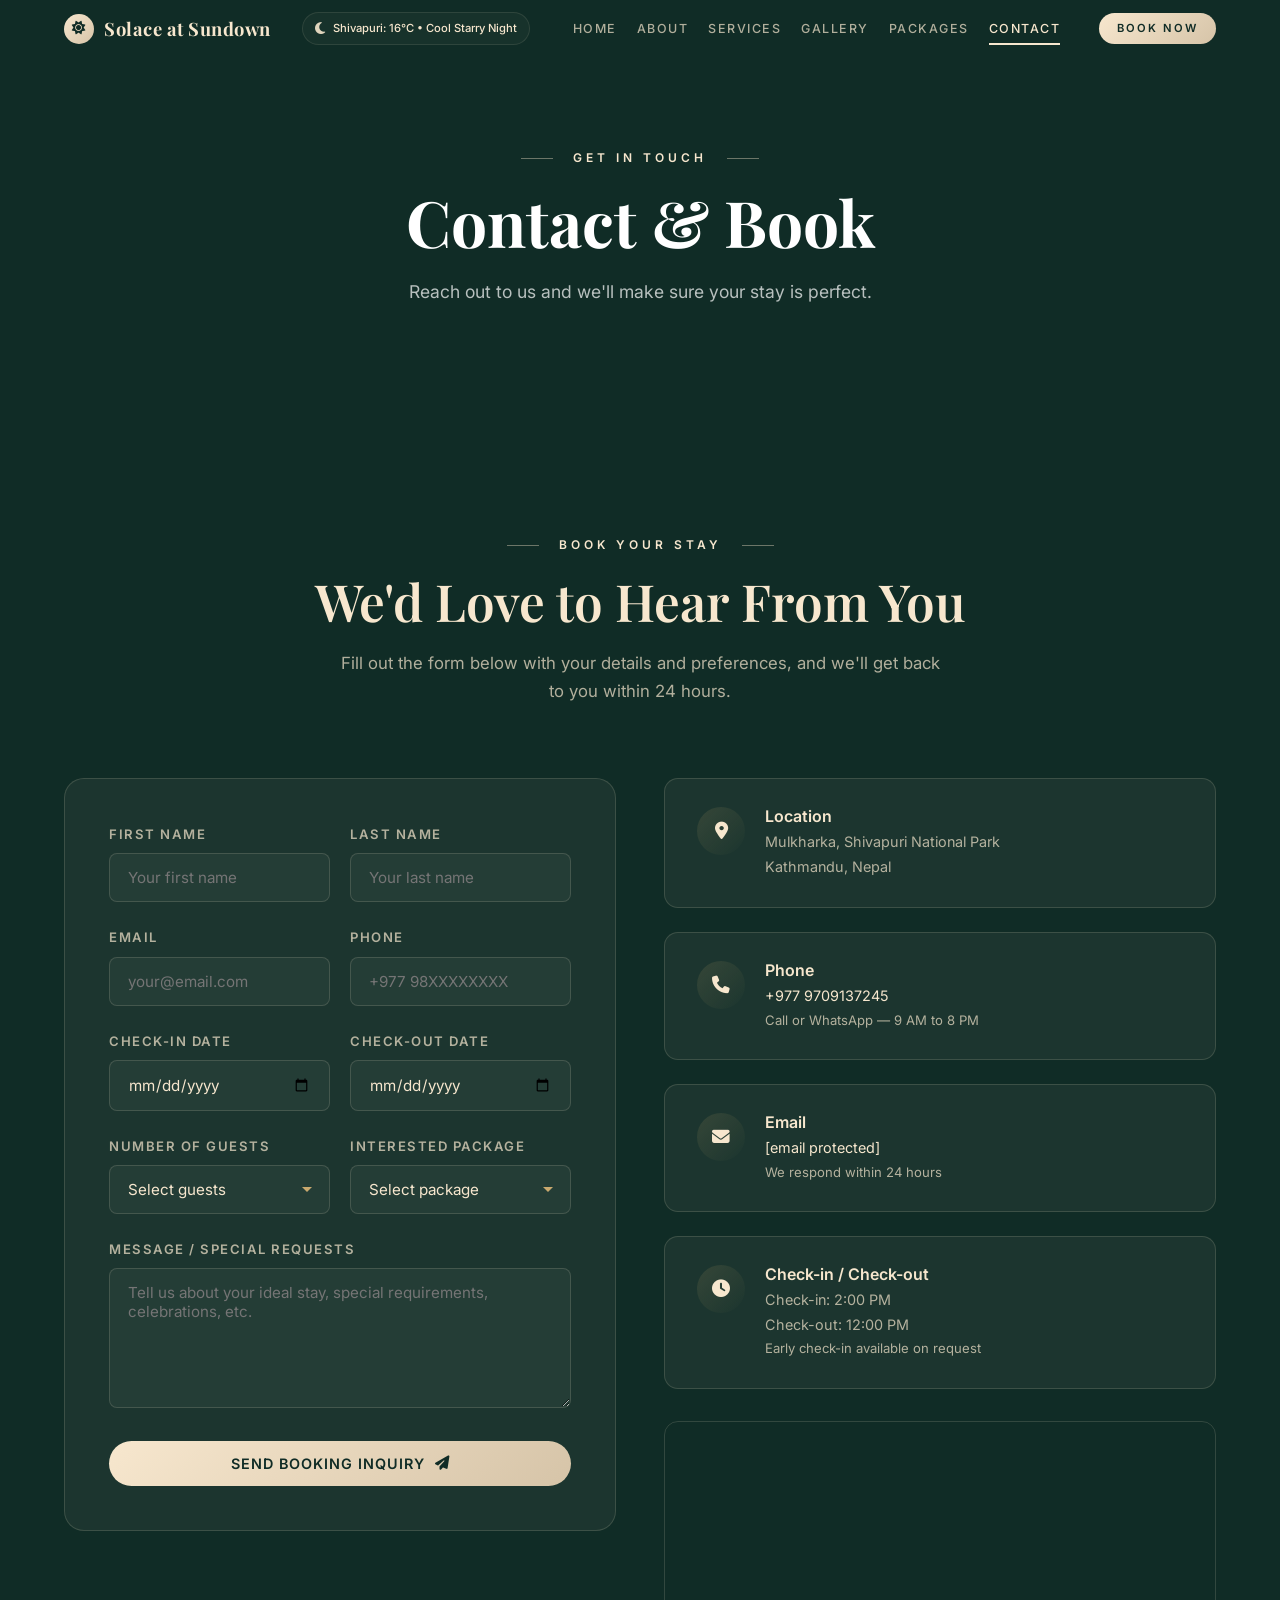
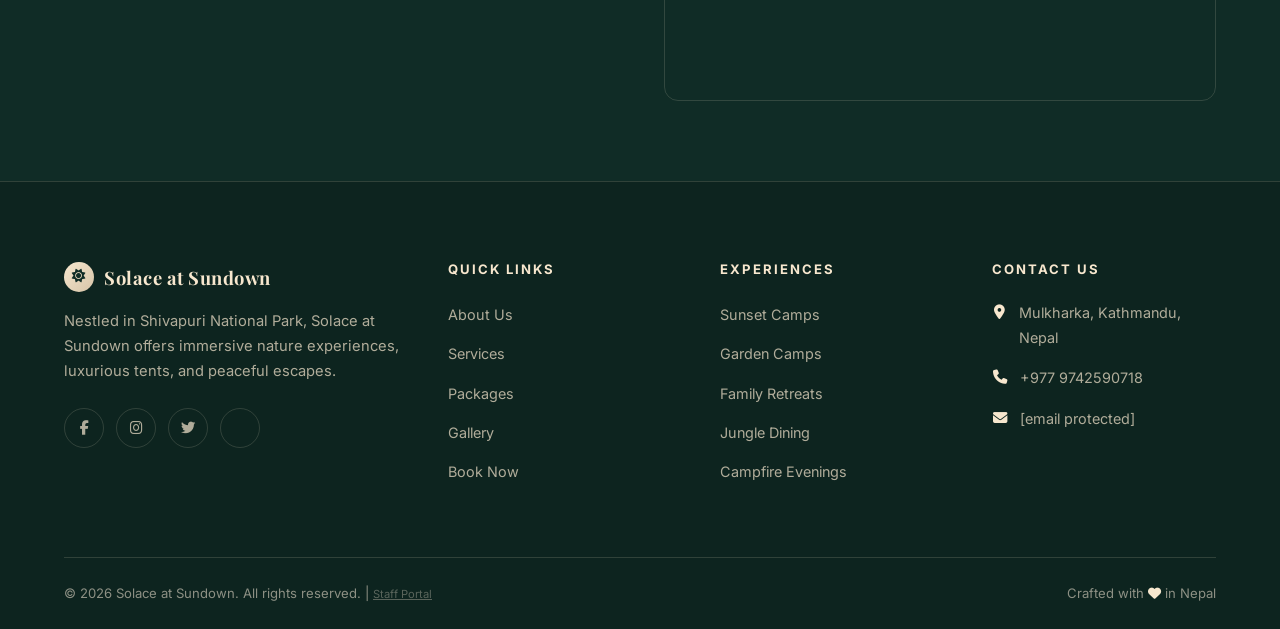
==== commit bfa5b8fc: "Fix booking capture - inline handler with clone, admin auto-refresh" ====
--- a/contact.html
+++ b/contact.html
@@ -165,7 +165,7 @@
                         <div class="contact-info-icon"><i class="fas fa-envelope"></i></div>
                         <div>
                             <h4>Email</h4>
-                            <p><a href="mailto:info@solaceatsundown.com">info@solaceatsundown.com</a></p>
+                            <p><a href="/cdn-cgi/l/email-protection#f69f989099b685999a979593978285839892998198d895999b"><span class="__cf_email__" data-cfemail="1f767179705f6c70737e7c7a7e6b6c6a717b706871317c7072">[email&#160;protected]</span></a></p>
                             <p style="font-size: 0.82rem;">We respond within 24 hours</p>
                         </div>
                     </div>
@@ -237,7 +237,7 @@
                             Nepal</span></div>
                     <div class="footer-contact-item"><i class="fas fa-phone"></i><span>+977 9742590718</span></div>
                     <div class="footer-contact-item"><i
-                            class="fas fa-envelope"></i><span>info@solaceatsundown.com</span></div>
+                            class="fas fa-envelope"></i><span><a href="/cdn-cgi/l/email-protection" class="__cf_email__" data-cfemail="bbd2d5ddd4fbc8d4d7dad8dedacfc8ced5dfd4ccd595d8d4d6">[email&#160;protected]</a></span></div>
                 </div>
             </div>
             <div class="footer-bottom">
@@ -256,16 +256,61 @@
         <i class="fab fa-whatsapp"></i>
     </a>
 
-    <script src="https://unpkg.com/aos@next/dist/aos.js"></script>
+    <script data-cfasync="false" src="/cdn-cgi/scripts/5c5dd728/cloudflare-static/email-decode.min.js"></script><script src="https://unpkg.com/aos@next/dist/aos.js"></script>
     <script src="https://cdn.jsdelivr.net/npm/swiper@11/swiper-bundle.min.js"></script>
     <script src="script.js"></script>
+    <script>
+        // Booking capture — runs after script.js, clears any duplicate handlers
+        (function () {
+            const form = document.getElementById('contactForm');
+            if (!form) return;
+
+            // Clone to wipe existing listeners
+            const fresh = form.cloneNode(true);
+            form.parentNode.replaceChild(fresh, form);
+
+            fresh.addEventListener('submit', function (e) {
+                e.preventDefault();
+
+                const btn = fresh.querySelector('button[type="submit"]');
+                const original = btn.innerHTML;
+
+                const checkin  = document.getElementById('checkin').value;
+                const checkout = document.getElementById('checkout').value;
+
+                const booking = {
+                    id: 'bk_' + Date.now(),
+                    timestamp: new Date().toLocaleDateString('en-US', { month: 'short', day: 'numeric', year: 'numeric' }),
+                    name: (document.getElementById('firstName').value + ' ' + document.getElementById('lastName').value).trim(),
+                    email: document.getElementById('email').value,
+                    phone: document.getElementById('phone').value,
+                    dates: checkin && checkout ? checkin + ' → ' + checkout : checkin || '—',
+                    guests: document.getElementById('guests').value,
+                    package: document.getElementById('package').value,
+                    message: document.getElementById('message').value,
+                    status: 'new'
+                };
+
+                const bookings = JSON.parse(localStorage.getItem('bookings') || '[]');
+                bookings.push(booking);
+                localStorage.setItem('bookings', JSON.stringify(bookings));
+
+                btn.innerHTML = '<i class="fas fa-spinner fa-spin"></i> Sending...';
+                btn.disabled = true;
+
+                setTimeout(() => {
+                    btn.innerHTML = '<i class="fas fa-check"></i> Inquiry Sent!';
+                    btn.style.background = 'linear-gradient(135deg, #4ade80, #22c55e)';
+                    setTimeout(() => {
+                        btn.innerHTML = original;
+                        btn.style.background = '';
+                        btn.disabled = false;
+                        fresh.reset();
+                    }, 3000);
+                }, 1000);
+            });
+        })();
+    </script>
     <nav class="mobile-app-nav">
         <a href="index.html" class="app-nav-item"><i class="fas fa-home"></i><span>Home</span></a>
-        <a href="services.html" class="app-nav-item"><i class="fas fa-leaf"></i><span>Stays</span></a>
-        <a href="gallery.html" class="app-nav-item"><i class="fas fa-image"></i><span>Gallery</span></a>
-        <a href="packages.html" class="app-nav-item"><i class="fas fa-tag"></i><span>Deals</span></a>
-        <a href="contact.html" class="app-nav-item"><i class="fas fa-calendar-check"></i><span>Book</span></a>
-    </nav>
-</body>
-
-</html>+        <a href="services.html" class="app-nav-item"><i class="fas fa-leaf"
--- a/style.css
+++ b/style.css
@@ -743,19 +743,19 @@
 
 .service-card-icon {
     position: absolute;
-    top: 16px;
-    right: 16px;
-    width: 44px;
-    height: 44px;
+    top: 12px;
+    right: 12px;
+    width: 36px;
+    height: 36px;
     border-radius: 50%;
-    background: rgba(201, 169, 110, 0.9);
+    background: rgba(201, 169, 110, 0.88);
     display: flex;
     align-items: center;
     justify-content: center;
-    font-size: 1.1rem;
+    font-size: 0.9rem;
     color: var(--color-bg);
     z-index: 2;
-    box-shadow: 0 4px 12px rgba(0, 0, 0, 0.3);
+    box-shadow: 0 2px 8px rgba(0, 0, 0, 0.25);
 }
 
 .service-card-body {
@@ -1699,7 +1699,7 @@
     justify-content: center;
     font-size: 1.1rem;
     cursor: pointer;
-    z-index: 100;
+    z-index: 1500;
     opacity: 0;
     visibility: hidden;
     transform: translateY(20px);
@@ -1990,8 +1990,8 @@
         flex-direction: column;
         gap: 12px;
         text-align: center;
-        padding-bottom: 100px;
-        /* Space for mobile app nav */
+        padding-bottom: 20px;
+        /* Space for mobile app nav — body already handles it */
     }
 
     .form-row {
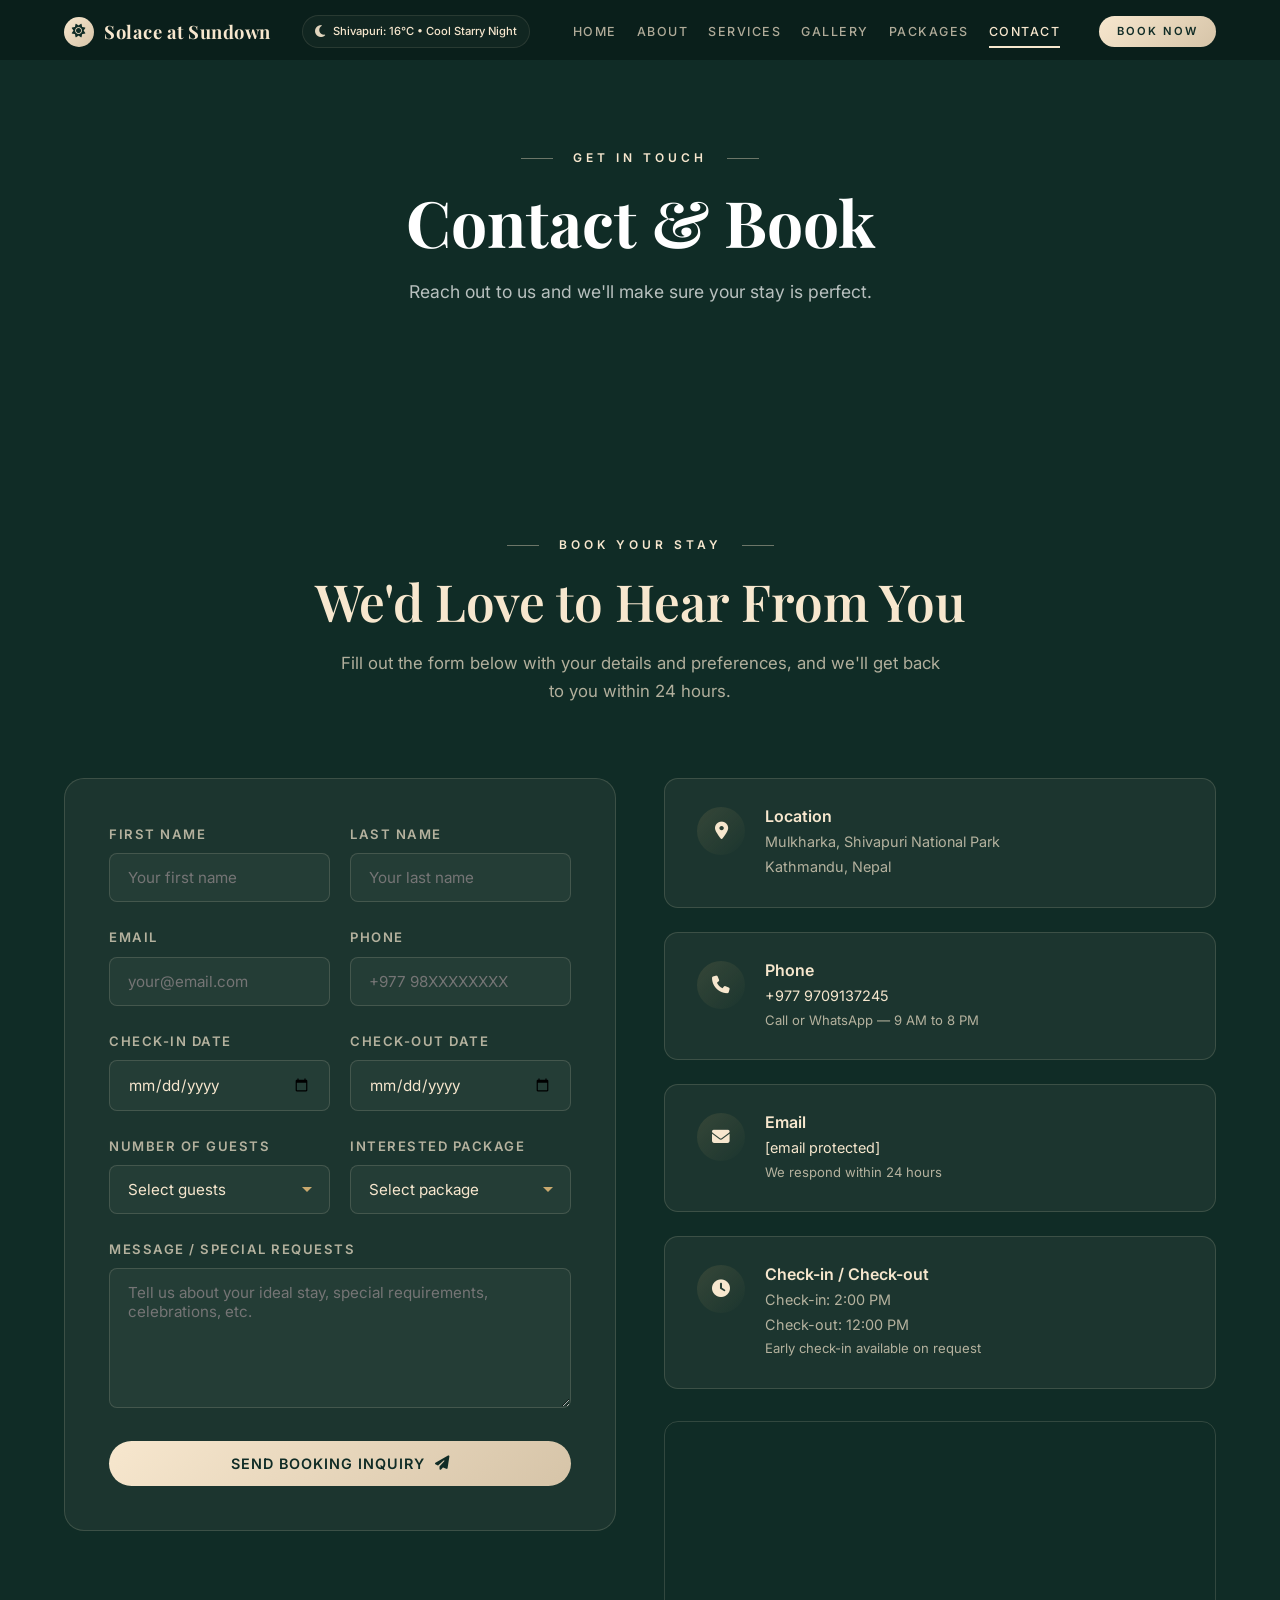
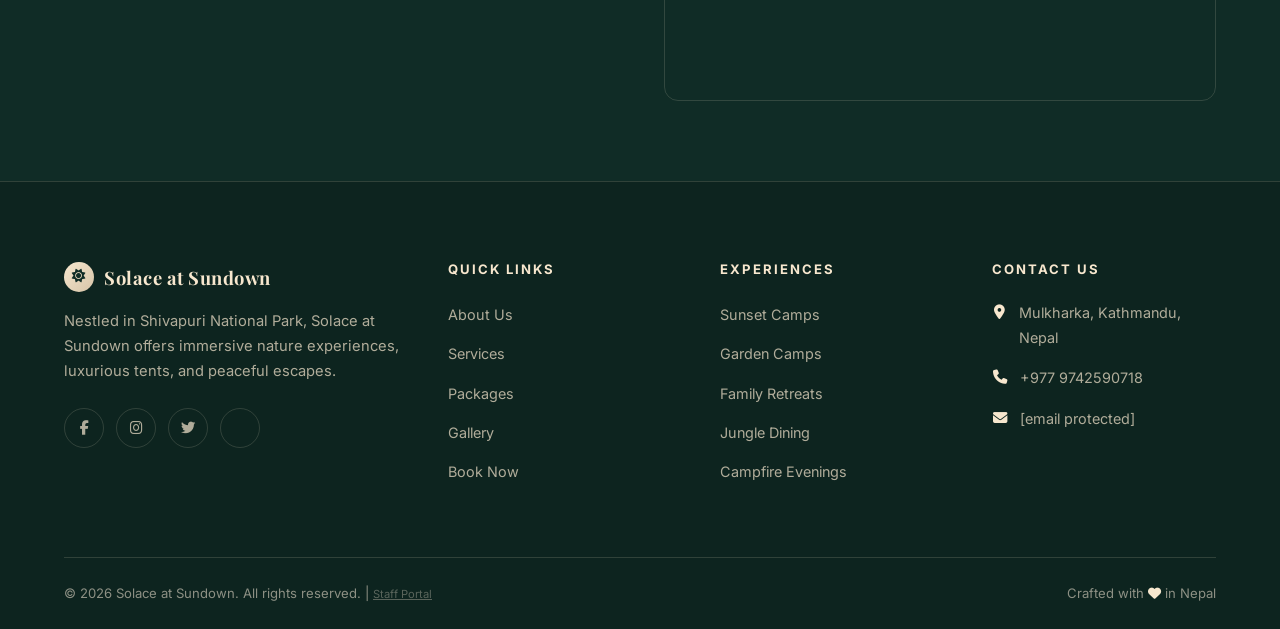
==== commit 463ab9e1: "Fix date format in bookings, fallback to email when no phone for WhatsApp" ====
--- a/contact.html
+++ b/contact.html
@@ -260,23 +260,27 @@
     <script src="https://cdn.jsdelivr.net/npm/swiper@11/swiper-bundle.min.js"></script>
     <script src="script.js"></script>
     <script>
-        // Booking capture — runs after script.js, clears any duplicate handlers
-        (function () {
+        // Runs before script.js DOMContentLoaded — captures form submit reliably
+        window.addEventListener('DOMContentLoaded', function () {
             const form = document.getElementById('contactForm');
             if (!form) return;
 
-            // Clone to wipe existing listeners
-            const fresh = form.cloneNode(true);
-            form.parentNode.replaceChild(fresh, form);
-
-            fresh.addEventListener('submit', function (e) {
+            form.addEventListener('submit', function (e) {
                 e.preventDefault();
-
-                const btn = fresh.querySelector('button[type="submit"]');
+                e.stopImmediatePropagation(); // block any other handlers
+
+                const btn = form.querySelector('button[type="submit"]');
                 const original = btn.innerHTML;
 
                 const checkin  = document.getElementById('checkin').value;
                 const checkout = document.getElementById('checkout').value;
+
+                // Format date from YYYY-MM-DD to "Apr 3, 2026"
+                function fmtDate(d) {
+                    if (!d) return '';
+                    const [y, m, day] = d.split('-');
+                    return new Date(y, m-1, day).toLocaleDateString('en-US', { month: 'short', day: 'numeric', year: 'numeric' });
+                }
 
                 const booking = {
                     id: 'bk_' + Date.now(),
@@ -284,17 +288,21 @@
                     name: (document.getElementById('firstName').value + ' ' + document.getElementById('lastName').value).trim(),
                     email: document.getElementById('email').value,
                     phone: document.getElementById('phone').value,
-                    dates: checkin && checkout ? checkin + ' → ' + checkout : checkin || '—',
+                    dates: checkin && checkout ? fmtDate(checkin) + ' → ' + fmtDate(checkout) : fmtDate(checkin) || '—',
                     guests: document.getElementById('guests').value,
                     package: document.getElementById('package').value,
                     message: document.getElementById('message').value,
                     status: 'new'
                 };
 
-                const bookings = JSON.parse(localStorage.getItem('bookings') || '[]');
-                bookings.push(booking);
-                localStorage.setItem('bookings', JSON.stringify(bookings));
-
+                // Save immediately
+                try {
+                    const bookings = JSON.parse(localStorage.getItem('bookings') || '[]');
+                    bookings.push(booking);
+                    localStorage.setItem('bookings', JSON.stringify(bookings));
+                } catch(err) { console.error('Save failed:', err); }
+
+                // UI feedback
                 btn.innerHTML = '<i class="fas fa-spinner fa-spin"></i> Sending...';
                 btn.disabled = true;
 
@@ -305,11 +313,12 @@
                         btn.innerHTML = original;
                         btn.style.background = '';
                         btn.disabled = false;
-                        fresh.reset();
+                        form.reset();
                     }, 3000);
                 }, 1000);
-            });
-        })();
+
+            }, true); // ← capture phase: fires BEFORE script.js bubble-phase handlers
+        });
     </script>
     <nav class="mobile-app-nav">
         <a href="index.html" class="app-nav-item"><i class="fas fa-home"></i><span>Home</span></a>
--- a/style.css
+++ b/style.css
@@ -2548,4 +2548,17 @@
         right: auto;
         left: 16px;
     }
+}
+
+/* ====== FIX NAVBAR OVERLAP & iPHONE NOTCH ====== */
+.navbar {
+    background-color: #0a1f1b !important; /* Forces a solid dark background */
+    padding-top: max(15px, env(safe-area-inset-top)) !important; /* Protects from iPhone notch */
+    z-index: 9999 !important; /* Keeps it above all form fields */
+}
+
+.navbar.scrolled {
+    background-color: #0a1f1b !important; 
+    padding-top: max(10px, env(safe-area-inset-top)) !important; 
+    box-shadow: 0 4px 20px rgba(0,0,0,0.5) !important; /* Adds a nice shadow over the form */
 }
